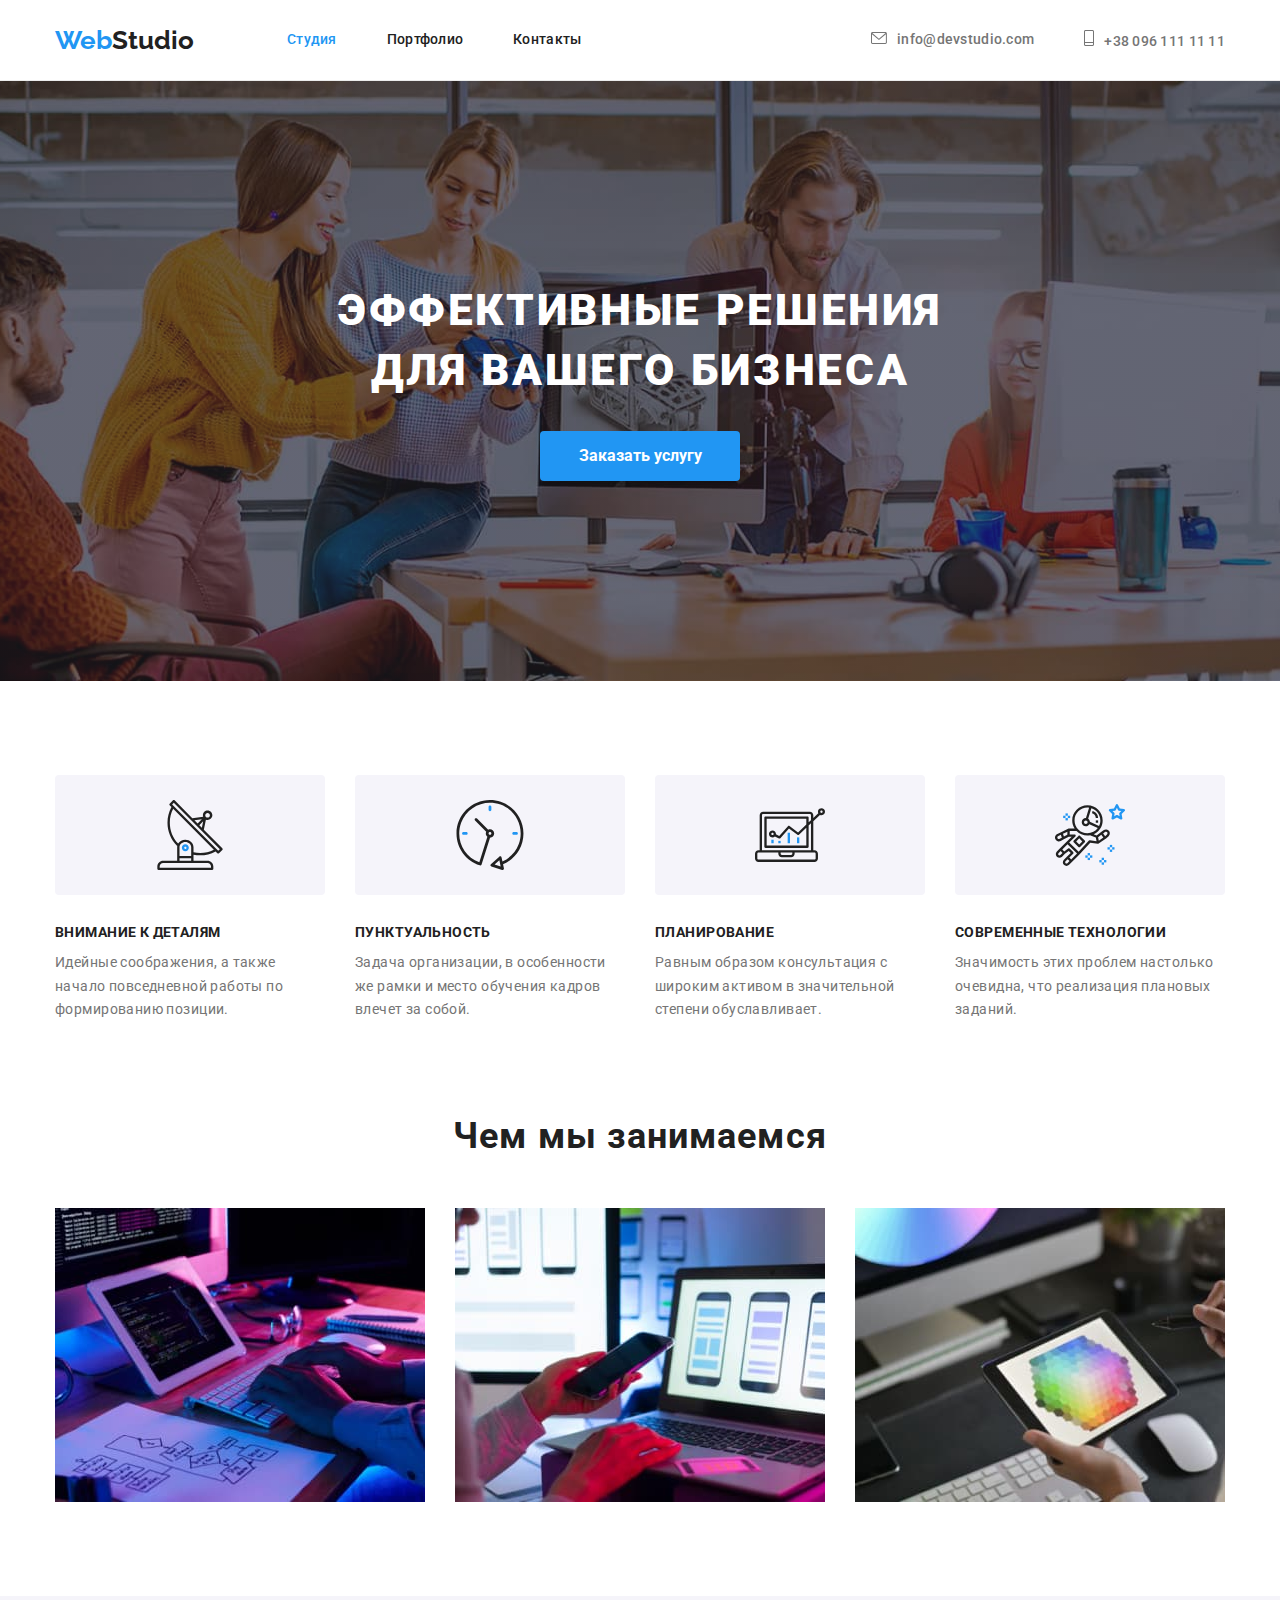
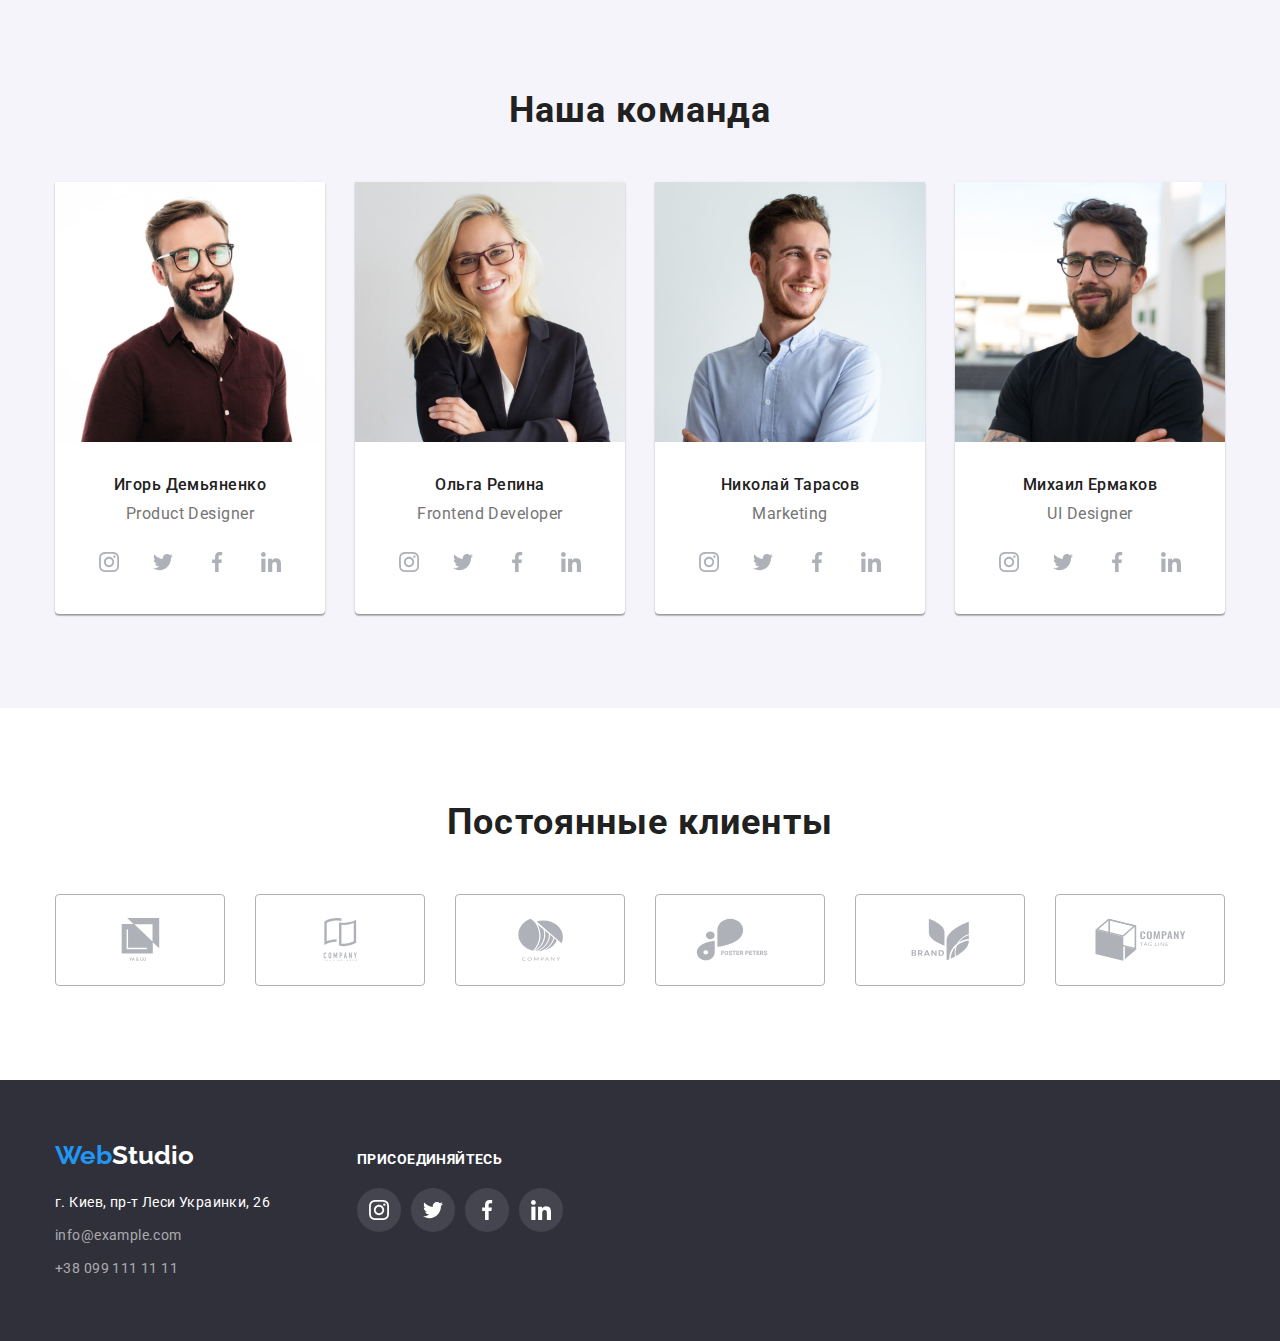
==== index.html @ 7d22c48a "homework5" ====
<!DOCTYPE html>
<html lang="en">
  <head>
    <meta charset="UTF-8" />
    <meta http-equiv="X-UA-Compatible" content="IE=edge" />
    <meta name="viewport" content="width=device-width, initial-scale=1.0" />
    <title>Web Studio</title>
    <link
      rel="stylesheet"
      href="https://cdnjs.cloudflare.com/ajax/libs/modern-normalize/1.0.0/modern-normalize.min.css"
    />
    <link rel="preconnect" href="https://fonts.gstatic.com" />
    <link
      href="https://fonts.googleapis.com/css2?family=Raleway:wght@700&family=Roboto:wght@400;500;700;900&display=swap"
      rel="stylesheet"
    />

    <link rel="stylesheet" href="./css/style.css" />
  </head>
  <body>
    <!-- Шапка -->
    <header class="header-section">
      <div class="container nav">
        <a href="#" class="logo"><span class="logo-web">Web</span>Studio</a>
        <nav>
          <ul class="nav-list">
            <li class="nav-list-item"><a href="" class="active">Студия</a></li>
            <li class="nav-list-item">
              <a href="./portfolio.html">Портфолио</a>
            </li>
            <li class="nav-list-item"><a href="">Контакты</a></li>
          </ul>
        </nav>
        <ul class="contacts-list">
          <li class="mail-item">
            <a href="mailto:info@devstudio.com"><svg class="mail" width="16" height="12"><use href="./images/icons/sprite.svg#icon-mail"></use></svg>info@devstudio.com</a></li>
          <li><a href="tel:+380961111111"><svg class="phone" width="10" height="16"><use href="./images/icons/sprite.svg#icon-phone"></use></svg>+38 096 111 11 11</a></li>
        </ul>
      </div>
    </header>
    <main>
      <!-- Герой -->
      <section class="hero">
        <div class="container">
          <h1 class="hero-title">ЭФФЕКТИВНЫЕ РЕШЕНИЯ ДЛЯ ВАШЕГО БИЗНЕСА</h1>
          <button type="button" class="button-order-service">
            Заказать услугу
          </button>
        </div>
      </section>
      <!-- Наши особенности -->
      <section class="features-section">
        <div class="container">
          <ul class="features-list">
            <li class="features-item">
              <div class="icons-container"><svg width="70" height="70"><use href="./images/icons/sprite.svg#icon-antenna"></use></svg></div>
              <h3 class="features-title">ВНИМАНИЕ К ДЕТАЛЯМ</h3>
              <p>
                Идейные соображения, а также начало повседневной работы по
                формированию позиции.
              </p>
            </li>
            <li class="features-item">
              <div class="icons-container"><svg width="70" height="70"><use href="./images/icons/sprite.svg#icon-clock"></use></svg></div>
              <h3 class="features-title">ПУНКТУАЛЬНОСТЬ</h3>
              <p>
                Задача организации, в особенности же рамки и место обучения
                кадров влечет за собой.
              </p>
            </li>
            <li class="features-item">
              <div class="icons-container"><svg width="70" height="70"><use href="./images/icons/sprite.svg#icon-diagram"></use></svg></div>
              <h3 class="features-title">ПЛАНИРОВАНИЕ</h3>
              <p>
                Равным образом консультация с широким активом в значительной
                степени обуславливает.
              </p>
            </li>
            <li class="features-item">
              <div class="icons-container"><svg width="70" height="70"><use href="./images/icons/sprite.svg#icon-astronaut"></use></svg></div>
              <h3 class="features-title">СОВРЕМЕННЫЕ ТЕХНОЛОГИИ</h3>
              <p>
                Значимость этих проблем настолько очевидна, что реализация
                плановых заданий.
              </p>
            </li>
          </ul>
        </div>
      </section>
      <!-- Чем мы занимаемся -->
      <section class="what-we-do">
        <div class="container">
          <h2 class="what-we-do-title">Чем мы занимаемся</h2>
          <ul class="photo-list">
            <li>
              <img
                class="photo-item"
                src="./images/img.jpg"
                alt="процесс работы 1"
                width="370"
              />
            </li>
            <li>
              <img
                class="photo-item"
                src="./images/img2.jpg"
                alt="процесс работы 2"
                width="370"
              />
            </li>
            <li>
              <img
                class="photo-item"
                src="./images/img3.jpg"
                alt="процесс работы 3"
                width="370"
              />
            </li>
          </ul>
        </div>
      </section>
      <!-- Наша команда -->
      <section class="our-team-section">
        <div class="container">
          <h2 class="our-team-title">Наша команда</h2>
          <ul class="our-team">
            <li class="our-team-list">
              <img
                src="./images/img4.jpg"
                alt="Игорь Демьяненко фото"
                width="270"
                height="260"
              />
              <div class="worker-details">
                <h3 class="worker-name">Игорь Демьяненко</h3>
                <p class="proffesion">Product Designer</p>
                <ul class="icons-list">
                 <li class="icons-items"><a href="#"><svg width="20" height="20"><use href="./images/icons/sprite.svg#icon-instagram"></use></svg></a></li>
                 <li class="icons-items"><a href="#"><svg width="20" height="20"><use href="./images/icons/sprite.svg#icon-twitter"></use></svg></a></li>
                 <li class="icons-items"><a href="#"><svg width="20" height="20"><use href="./images/icons/sprite.svg#icon-facebook"></use></svg></a></li>
                 <li class="icons-items"><a href="#"><svg width="20" height="20"><use href="./images/icons/sprite.svg#icon-linkedin"></use></svg></a></li>
                </ul>
              </div>
            </li>
            <li class="our-team-list">
              <img
                src="./images/img5.jpg"
                alt="Ольга Репина фото"
                width="270"
                height="260"
              />
              <div class="worker-details">
                <h3 class="worker-name">Ольга Репина</h3>
                <p class="proffesion">Frontend Developer</p>
                <ul class="icons-list">
                  <li class="icons-items"><a href="#"><svg width="20" height="20"><use href="./images/icons/sprite.svg#icon-instagram"></use></svg></a></li>
                  <li class="icons-items"><a href="#"><svg width="20" height="20"><use href="./images/icons/sprite.svg#icon-twitter"></use></svg></a></li>
                  <li class="icons-items"><a href="#"><svg width="20" height="20"><use href="./images/icons/sprite.svg#icon-facebook"></use></svg></a></li>
                  <li class="icons-items"><a href="#"><svg width="20" height="20"><use href="./images/icons/sprite.svg#icon-linkedin"></use></svg></a></li>
                </ul>
              </div>
            </li>
            <li class="our-team-list">
              <img
                src="./images/img6.jpg"
                alt="Николай Тарасов фото"
                width="270"
                height="260"
              />
              <div class="worker-details">
                <h3 class="worker-name">Николай Тарасов</h3>
                <p class="proffesion">Marketing</p>
                <ul class="icons-list">
                  <li class="icons-items"><a href="#"><svg width="20" height="20"><use href="./images/icons/sprite.svg#icon-instagram"></use></svg></a></li>
                  <li class="icons-items"><a href="#"><svg width="20" height="20"><use href="./images/icons/sprite.svg#icon-twitter"></use></svg></a></li>
                  <li class="icons-items"><a href="#"><svg width="20" height="20"><use href="./images/icons/sprite.svg#icon-facebook"></use></svg></a></li>
                  <li class="icons-items"><a href="#"><svg width="20" height="20"><use href="./images/icons/sprite.svg#icon-linkedin"></use></svg></a></li>
                </ul>
              </div>
            </li>
            <li class="our-team-list">
              <img
                src="./images/img7.jpg"
                alt="Михаил Ермаков фото"
                width="270"
                height="260"
              />
              <div class="worker-details">
                <h3 class="worker-name">Михаил Ермаков</h3>
                <p class="proffesion">UI Designer</p>
                <ul class="icons-list">
                  <li class="icons-items"><a href="#"><svg width="20" height="20"><use href="./images/icons/sprite.svg#icon-instagram"></use></svg></a></li>
                  <li class="icons-items"><a href="#"><svg width="20" height="20"><use href="./images/icons/sprite.svg#icon-twitter"></use></svg></a></li>
                  <li class="icons-items"><a href="#"><svg width="20" height="20"><use href="./images/icons/sprite.svg#icon-facebook"></use></svg></a></li>
                  <li class="icons-items"><a href="#"><svg width="20" height="20"><use href="./images/icons/sprite.svg#icon-linkedin"></use></svg></a></li>
                </ul>
              </div>
            </li>
          </ul>
        </div>
      </section>
      <section class="clients-section">
        <div class="container">
          <h2 class="clients-title">Постоянные клиенты</h2>
          <ul class="clients-list">
            <li class="clients-item">
              <a class="clients-link" href="#"><svg width="93" height="43"><use class="clients-icon" href="./images/icons/sprite.svg#icon-group"></use></svg></a>
            </li>
            <li class="clients-item">
              <a class="clients-link" href="#"><svg width="93" height="43"><use class="clients-icon" href="./images/icons/sprite.svg#icon-company"></use></svg></a>
            </li>
            <li class="clients-item">
              <a class="clients-link" href="#"><svg width="93" height="43"><use class="clients-icon" href="./images/icons/sprite.svg#icon-company2"></use></svg></a>
            </li>
            <li class="clients-item">
              <a class="clients-link" href="#"><svg width="93" height="43"><use class="clients-icon" href="./images/icons/sprite.svg#icon-foster-peters"></use></svg></a>
            </li>
            <li class="clients-item">
              <a class="clients-link" href="#"><svg width="93" height="43"><use class="clients-icon" href="./images/icons/sprite.svg#icon-brand"></use></svg></a>
            </li>
            <li class="clients-item">
              <a class="clients-link" href="#"><svg width="93" height="43"><use class="clients-icon" href="./images/icons/sprite.svg#icon-company3"></use></svg></a>
            </li>
          </ul>
        </div>
      </section>
    </main>
    <!-- Подвал -->
    <footer class="footer-section">
      <div class="container">
        <div>
        <a href="#" class="logo"><span class="logo-web">Web</span>Studio</a>
        <address class="address-section">
          <p class="address">г. Киев, пр-т Леси Украинки, 26</p>
          <ul class="contacts">
            <li><a href="mailto:info@example.com">info@example.com</a></li>
            <li><a href="tel:+380991111111">+38 099 111 11 11</a></li>
          </ul>
        </address>
      </div>
        <div class="connect-container">
          <p class="connect-title">ПРИСОЕДИНЯЙТЕСЬ</p> 
          <ul class="connect-list">
            <li class="connect-icons"><a href="#"><svg width="20" height="20"><use href="./images/icons/sprite.svg#icon-instagram"></use></svg></a></li>
            <li class="connect-icons"><a href="#"><svg width="20" height="20"><use href="./images/icons/sprite.svg#icon-twitter"></use></svg></a></li>
            <li class="connect-icons"><a href="#"><svg width="20" height="20"><use href="./images/icons/sprite.svg#icon-facebook"></use></svg></a></li>
            <li class="connect-icons"><a href="#"><svg width="20" height="20"><use href="./images/icons/sprite.svg#icon-linkedin"></use></svg></a></li>
          </ul>
        </div>
      </div>
    </footer>
  </body>
</html>
---- css/style.css ----
:root {
  --main-text-color: #212121;
  --second-text-color: #757575;
  --white-color: #ffffff;
  --highlight-color: #2196f3;
  --main-font: Roboto, sans-serif;
  --accent-font: Raleway, sans-serif;
}
html {
  box-sizing: border-box;
}
*,
*::before,
*::after {
  box-sizing: inherit;
}
body {
  font-family: var(--main-font);
  color: var(--main-text-color);
}
h1,
h2,
h3,
h4,
h5,
h6 {
  margin: 0px;
}
p {
  margin: 0px;
}
ul {
  list-style: none;
  margin: 0px;
  padding-left: 0px;
}
a {
  display: inline-block;
  color: inherit;
  text-decoration: none;
}
button {
  display: inline-block;
  border: 0px;
}
.container {
  width: 1200px;
  margin: 0 auto;
  padding: 0 15px;
}
/* LOGO */
.logo {
  margin-right: 93px;
  font-family: var(--accent-font);
  font-weight: bold;
  font-size: 26px;
  line-height: 1.19;
}
.logo-web {
  color: #2196f3;
}
.footer-section .logo {
  color: var(--white-color);
}
/* Шапка */
.header-section {
  border-bottom: 1px solid #ececec;
  background-color: var(--white-color);
}
.active {
  color: var(--highlight-color);
}
.nav {
  display: flex;
  align-items: center;
}
.nav-list {
  display: flex;
  align-items: center;
  font-weight: 500;
  font-size: 14px;
  line-height: 1.14;
  letter-spacing: 0.02em;
}
.nav-list-item a {
  display: block;
  padding-top: 32px;
  padding-bottom: 32px;
}
.nav-list li:not(:last-child) {
  margin-right: 50px;
}
.contacts-list {
  display: flex;
  align-items: center;
  margin-left: auto;
  font-style: normal;
  font-weight: 500;
  font-size: 14px;
  line-height: 1.14;
  letter-spacing: 0.02em;
  color: var(--second-text-color);
}
.mail {
  margin-right: 10px;
  fill: currentColor;
}
.phone {
  margin-right: 10px;
  fill: currentColor;
}
.mail-item {
  margin-right: 50px;
}
.nav-list a:hover,
.nav-list a:focus,
.contacts-list a:hover,
.contacts-list a:focus {
  color: var(--highlight-color);
}
/* Герой */
.hero {
  margin-left: auto;
  margin-right: auto;
  padding-top: 200px;
  padding-bottom: 200px;
  max-width: 1600px;
  text-align: center;
  background-color: rgba(47, 48, 58, 0.4);
  background-image: linear-gradient(rgba(47, 48, 58, 0.4), rgba(47, 48, 58, 0.4)),
    url("../images/background.jpg");
  background-repeat: no-repeat;
  background-position: center;
  background-size: cover;
}
.hero-title {
  margin-left: auto;
  margin-right: auto;
  text-align: center;
  max-width: 696px;
  margin-bottom: 30px;
  letter-spacing: 0.06em;
  font-weight: 900;
  font-size: 44px;
  line-height: 1.36;
  color: #ffffff;
}
/* Кнопка модального окна */
.button-order-service {
  color: #ffffff;
  background-color: #2196f3;
  box-shadow: 0px 4px 4px rgba(0, 0, 0, 0.15);
  padding: 10px 32px;
  width: 200px;
  height: 50px;
  font-family: var(--main-font);
  cursor: pointer;
  font-style: normal;
  font-weight: bold;
  font-size: 16px;
  line-height: 1.87;
  border-radius: 4px;
}
.button-order-service:hover,
.button-order-service:focus {
  background: #188ce8;
  box-shadow: 0px 4px 4px rgba(0, 0, 0, 0.15);
  border-radius: 4px;
}
/* Наши особенности */
.features-section {
  padding-top: 94px;
  padding-bottom: 94px;
}
.features-list {
  display: flex;
  align-items: center;
}
.features-list li:not(:last-child) {
  margin-right: 30px;
}
.features-title {
  margin-bottom: 10px;
  font-weight: bold;
  font-size: 14px;
  line-height: 1.14;
  letter-spacing: 0.03em;
  color: var(--main-text-color);
}
.features-item {
  width: 270px;
  font-size: 14px;
  line-height: 1.71;
  letter-spacing: 0.03em;
  color: var(--second-text-color);
}
/* Иконки */
.icons-container {
  background: #f5f4fa;
  border-radius: 4px;
  width: 270px;
  height: 120px;
  display: flex;
  justify-content: center;
  align-items: center;
  margin-bottom: 30px;
}
/* Чем мы занимаемся */
.what-we-do {
  padding-bottom: 94px;
}
.what-we-do-title {
  margin-bottom: 50px;
  text-align: center;
  font-weight: bold;
  font-size: 36px;
  line-height: 1.16;
  letter-spacing: 0.03em;
  color: var(--main-text-color);
}
.photo-list {
  display: flex;
  align-items: center;
}
.photo-list li:not(:last-child) {
  margin-right: 30px;
}
.photo-item {
  max-width: 100%;
  height: auto;
  display: block;
}
/* Наша команда */
.our-team-section {
  padding-top: 94px;
  padding-bottom: 94px;
  background-color: #f5f4fa;
}
.our-team-list {
  background: #ffffff;
  box-shadow: 0px 1px 3px rgba(0, 0, 0, 0.12), 0px 1px 1px rgba(0, 0, 0, 0.14),
    0px 2px 1px rgba(0, 0, 0, 0.2);
  border-radius: 0px 0px 4px 4px;
}
.our-team {
  display: flex;
}
.our-team li:not(:last-child) {
  margin-right: 30px;
}
.our-team-title {
  margin-bottom: 50px;
  font-weight: bold;
  font-size: 36px;
  line-height: 1.16;
  text-align: center;
  letter-spacing: 0.03em;
  color: var(--main-text-color);
}
.worker-details {
  padding-top: 30px;
  padding-bottom: 30px;
  padding-left: 32px;
  padding-right: 32px;
}
.worker-name {
  margin-bottom: 10px;
  text-align: center;
  font-weight: 500;
  font-size: 16px;
  line-height: 1.18;
  letter-spacing: 0.03em;
  color: var(--main-text-color);
}
.proffesion {
  margin-bottom: 16px;
  text-align: center;
  font-size: 16px;
  line-height: 1.18;
  letter-spacing: 0.03em;
  color: var(--second-text-color);
}
/* Соц сети */
.icons-list {
  display: flex;
}
.icons-items a {
  width: 44px;
  height: 44px;
  display: flex;
  justify-content: center;
  align-items: center;
  fill: #afb1b8;
  border-radius: 50%;
}
.icons-items a:hover,
.icons-items a:focus {
  background-color: var(--highlight-color);
  fill: var(--white-color);
}
.icons-list li:not(:last-child) {
  margin-right: 10px;
}
/* Постоянные клиенты */
.clients-section {
  padding-top: 94px;
  padding-bottom: 94px;
}
.clients-title {
  text-align: center;
  margin-top: 0px;
  margin-bottom: 50px;
  font-weight: bold;
  font-size: 36px;
  line-height: 1.16;
  letter-spacing: 0.03em;
  color: var(--main-text-color);
}
.clients-list {
  display: flex;
  margin-top: 0px;
  padding-left: 0px;
  margin-bottom: 0px;
}
.clients-link {
  display: flex;
  justify-content: center;
  align-items: center;
  margin-top: 0px;
  margin-bottom: 0px;
  width: 170px;
  height: 92px;
  border: 1px solid #afb1b8;
  border-radius: 4px;
}
.clients-link:hover {
  border-color: var(--highlight-color);
}
.clients-link:hover .clients-icon,
.clients-link:focus .clients-icon {
  fill: var(--highlight-color);
}
.clients-icon {
  fill: #afb1b8;
}
.clients-item:not(:last-child) {
  margin-right: 30px;
}
/* Портфолио */
.hero-portfolio {
  display: none;
}
.portfolio {
  padding-top: 94px;
  padding-bottom: 94px;
}
.buttons-list {
  margin-bottom: 50px;
  display: flex;
  justify-content: center;
  align-items: center;
}
.buttons-list li:not(:last-child) {
  margin-right: 8px;
}
.nav-buttons:hover,
.nav-buttons:focus {
  color: var(--white-color);
  background-color: var(--highlight-color);
  box-shadow: 0px 3px 1px rgba(0, 0, 0, 0.1), 0px 1px 2px rgba(0, 0, 0, 0.08),
    0px 2px 2px rgba(0, 0, 0, 0.12);
}
.nav-buttons {
  padding: 6px 22px;
  border-radius: 4px;
  cursor: pointer;
  font-family: var(--main-font);
  font-weight: 500;
  font-size: 16px;
  line-height: 1.62;
  text-align: center;
  letter-spacing: 0.03em;
  background-color: #f5f4fa;
  color: var(--main-text-color);
}
.portfolio-photo {
  margin-right: -30px;
  display: flex;
  flex-wrap: wrap;
}
.cards-container {
  padding: 20px 24px;
  border-left: 1px solid #eeeeee;
  border-right: 1px solid #eeeeee;
  border-bottom: 1px solid #eeeeee;
}
.portfolio-photo .cards {
  flex-basis: calc(100% / 3 - 30px);
  margin-right: 30px;
  background-color: var(--white-color);
}
.cards:nth-child(-n + 6) {
  margin-bottom: 30px;
}
.cards a:hover,
.cards a:focus {
  box-shadow: 0px 1px 1px rgba(0, 0, 0, 0.12), 0px 4px 4px rgba(0, 0, 0, 0.06),
    1px 4px 6px rgba(0, 0, 0, 0.16);
}
.item-title {
  font-weight: bold;
  font-size: 18px;
  line-height: 2;
  letter-spacing: 0.06em;
  color: var(--main-text-color);
}
.item-text {
  margin-top: 4px;
  font-size: 16px;
  line-height: 1.87;
  letter-spacing: 0.03em;
  color: var(--second-text-color);
}
/* Подвал */
.footer-section .container {
  display: flex;
  align-items: baseline;
}
.footer-section {
  padding-top: 60px;
  padding-bottom: 60px;
  background-color: #2f303a;
}
.footer-section .contacts {
  margin-top: 9px;
}
.footer-section .contacts li:not(:first-child) {
  margin-top: 9px;
}
.address-section {
  margin-top: 20px;
}
.address {
  font-style: normal;
  font-weight: normal;
  font-size: 14px;
  line-height: 1.71;
  letter-spacing: 0.03em;
  color: var(--white-color);
}
.contacts {
  font-style: normal;
  font-weight: normal;
  font-size: 14px;
  line-height: 1.71;
  letter-spacing: 0.03em;
  color: rgba(255, 255, 255, 0.6);
}
/* Присоединяйтесь */
.connect-container {
  margin-left: 70px;
}
.connect-title {
  margin-top: 0px;
  margin-bottom: 20px;
  font-weight: bold;
  font-size: 14px;
  line-height: 1.14;
  letter-spacing: 0.03em;
  color: var(--white-color);
}
.connect-list {
  display: flex;
}
.connect-list li:not(:last-child) {
  margin-right: 10px;
}
.connect-icons a {
  width: 44px;
  height: 44px;
  display: flex;
  justify-content: center;
  align-items: center;
  fill: var(--white-color);
  background-color: rgba(255, 255, 255, 0.1);
  border-radius: 50%;
}
.connect-icons a:hover,
.connect-icons a:focus {
  background-color: var(--highlight-color);
  fill: var(--white-color);
}
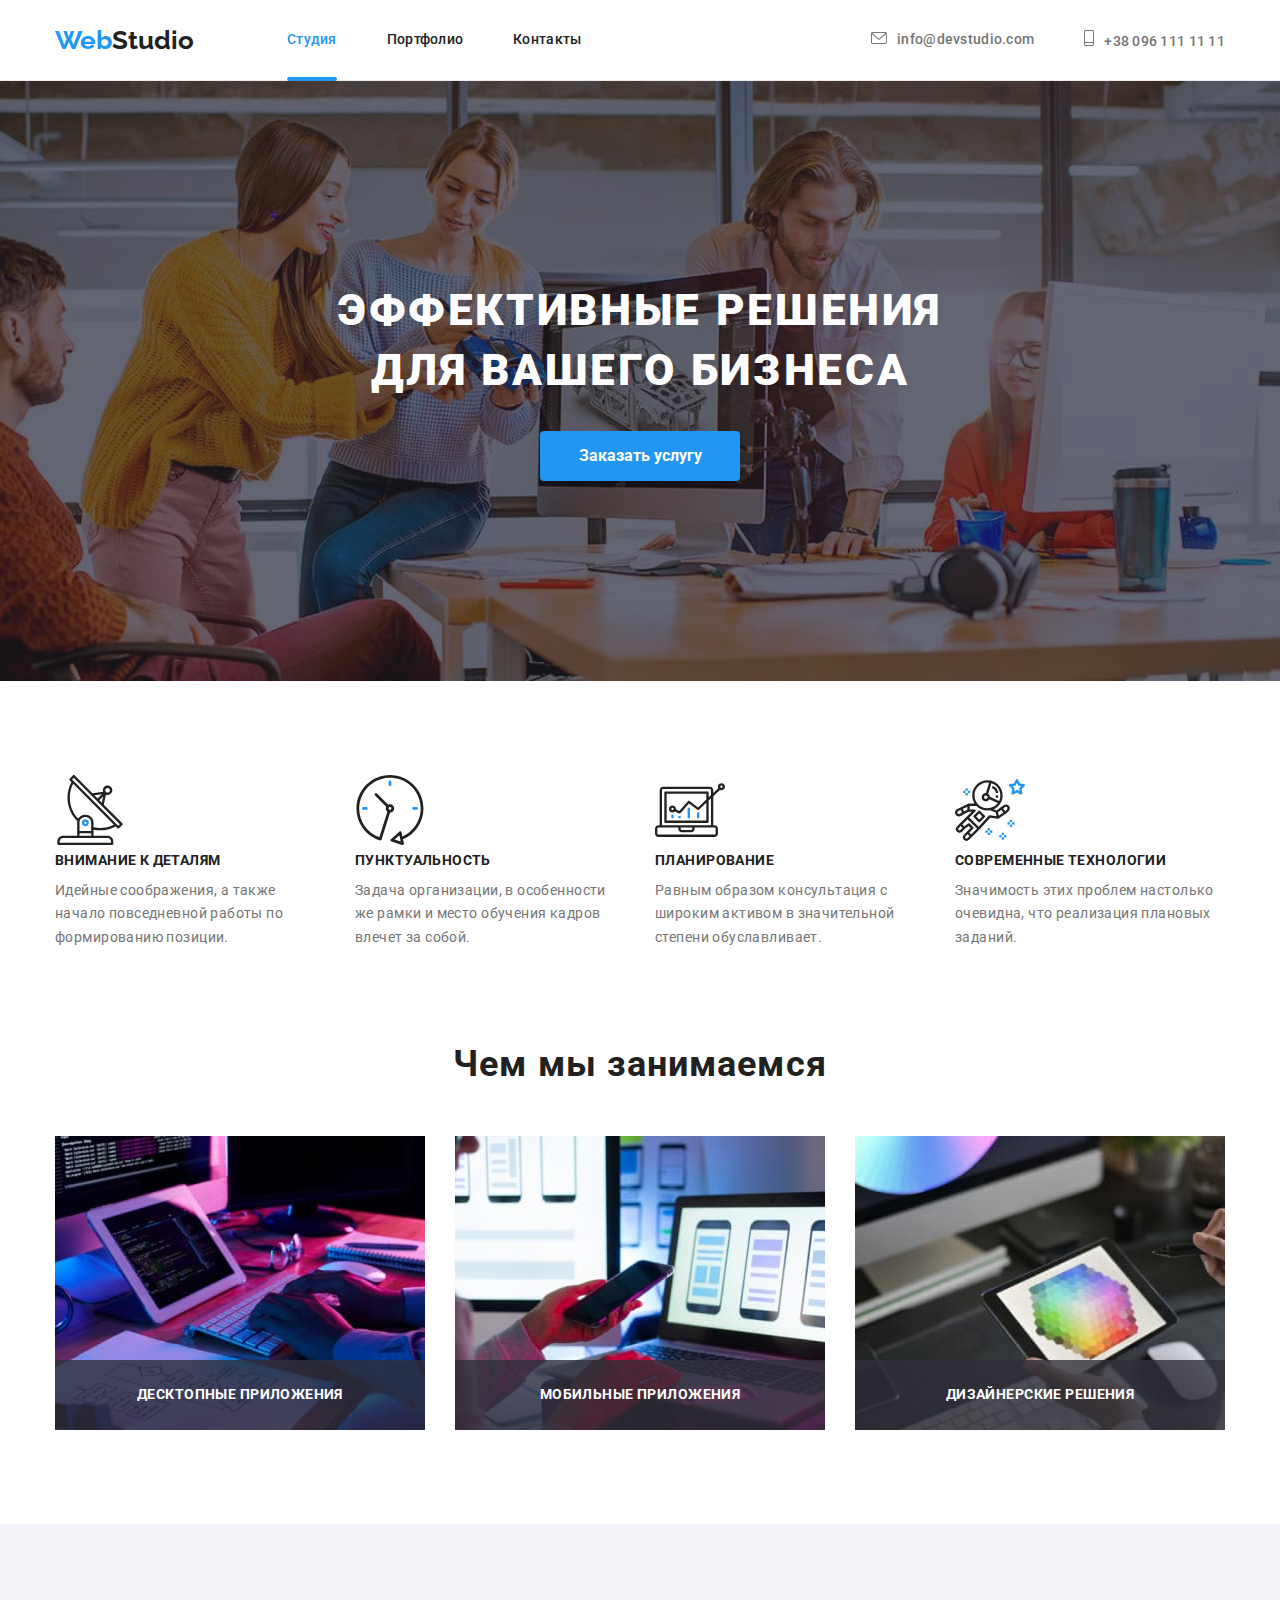
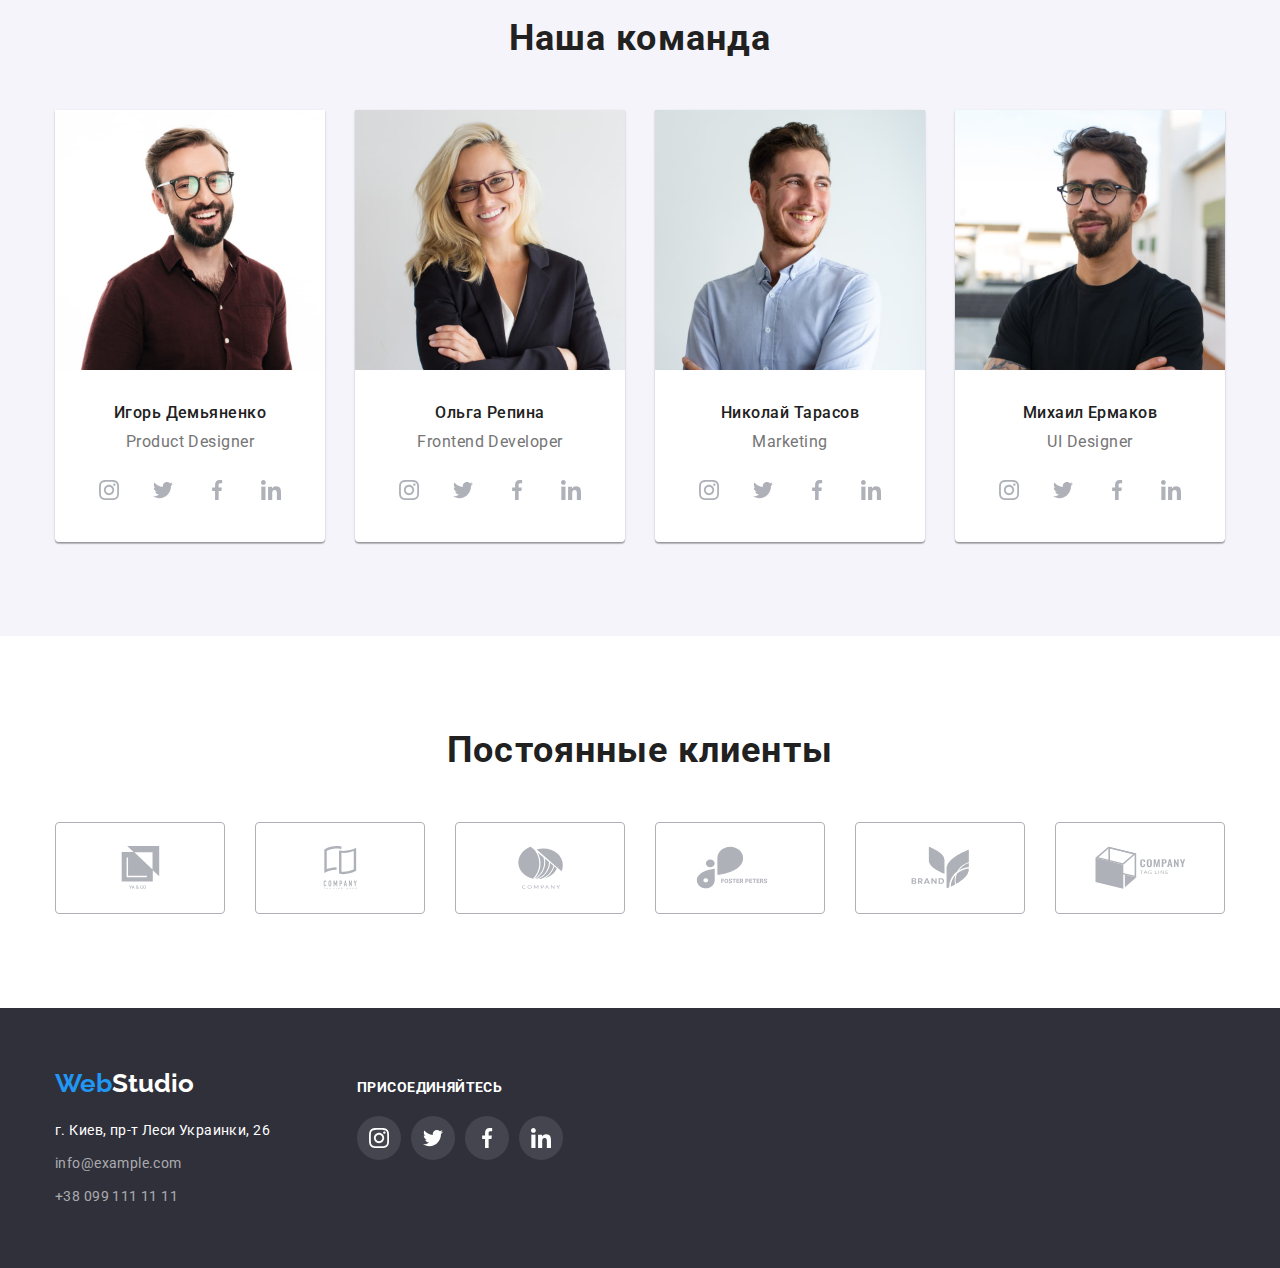
==== commit 1c71802f: "homework5" ====
--- a/index.html
+++ b/index.html
@@ -34,7 +34,7 @@
         <ul class="contacts-list">
           <li class="mail-item">
             <a href="mailto:info@devstudio.com"><svg class="mail" width="16" height="12"><use href="./images/icons/sprite.svg#icon-mail"></use></svg>info@devstudio.com</a></li>
-          <li><a href="tel:+380961111111"><svg class="phone" width="10" height="16"><use href="./images/icons/sprite.svg#icon-phone"></use></svg>+38 096 111 11 11</a></li>
+          <li class="phone-item"><a href="tel:+380961111111"><svg class="phone" width="10" height="16"><use href="./images/icons/sprite.svg#icon-phone"></use></svg>+38 096 111 11 11</a></li>
         </ul>
       </div>
     </header>
@@ -53,7 +53,7 @@
         <div class="container">
           <ul class="features-list">
             <li class="features-item">
-              <div class="icons-container"><svg width="70" height="70"><use href="./images/icons/sprite.svg#icon-antenna"></use></svg></div>
+              <div class=ЙНЕРСКИЕ РЕШЕНИЯ"><svg width="70" height="70"><use href="./images/icons/sprite.svg#icon-antenna"></use></svg></div>
               <h3 class="features-title">ВНИМАНИЕ К ДЕТАЛЯМ</h3>
               <p>
                 Идейные соображения, а также начало повседневной работы по
@@ -61,7 +61,7 @@
               </p>
             </li>
             <li class="features-item">
-              <div class="icons-container"><svg width="70" height="70"><use href="./images/icons/sprite.svg#icon-clock"></use></svg></div>
+              <div class=ЙНЕРСКИЕ РЕШЕНИЯ"><svg width="70" height="70"><use href="./images/icons/sprite.svg#icon-clock"></use></svg></div>
               <h3 class="features-title">ПУНКТУАЛЬНОСТЬ</h3>
               <p>
                 Задача организации, в особенности же рамки и место обучения
@@ -69,7 +69,7 @@
               </p>
             </li>
             <li class="features-item">
-              <div class="icons-container"><svg width="70" height="70"><use href="./images/icons/sprite.svg#icon-diagram"></use></svg></div>
+              <div class=ЙНЕРСКИЕ РЕШЕНИЯ"><svg width="70" height="70"><use href="./images/icons/sprite.svg#icon-diagram"></use></svg></div>
               <h3 class="features-title">ПЛАНИРОВАНИЕ</h3>
               <p>
                 Равным образом консультация с широким активом в значительной
@@ -77,7 +77,7 @@
               </p>
             </li>
             <li class="features-item">
-              <div class="icons-container"><svg width="70" height="70"><use href="./images/icons/sprite.svg#icon-astronaut"></use></svg></div>
+              <div class=ЙНЕРСКИЕ РЕШЕНИЯ"><svg width="70" height="70"><use href="./images/icons/sprite.svg#icon-astronaut"></use></svg></div>
               <h3 class="features-title">СОВРЕМЕННЫЕ ТЕХНОЛОГИИ</h3>
               <p>
                 Значимость этих проблем настолько очевидна, что реализация
@@ -92,29 +92,38 @@
         <div class="container">
           <h2 class="what-we-do-title">Чем мы занимаемся</h2>
           <ul class="photo-list">
-            <li>
+            <li class="product-actions-item">
               <img
                 class="photo-item"
                 src="./images/img.jpg"
                 alt="процесс работы 1"
                 width="370"
               />
-            </li>
-            <li>
+              <div class="product-actions">
+                <p class="product-actions-text">ДЕСКТОПНЫЕ ПРИЛОЖЕНИЯ</p>
+              </div>
+            </li>
+            <li class="product-actions-item">
               <img
                 class="photo-item"
                 src="./images/img2.jpg"
                 alt="процесс работы 2"
                 width="370"
               />
-            </li>
-            <li>
+              <div class="product-actions">
+                <p class="product-actions-text">МОБИЛЬНЫЕ ПРИЛОЖЕНИЯ</p>
+              </div>
+            </li>
+            <li class="product-actions-item">
               <img
                 class="photo-item"
                 src="./images/img3.jpg"
                 alt="процесс работы 3"
                 width="370"
               />
+              <div class="product-actions">
+                <p class="product-actions-text">ДИЗАЙНЕРСКИЕ РЕШЕНИЯ</p>
+              </div>
             </li>
           </ul>
         </div>
--- a/css/style.css
+++ b/css/style.css
@@ -70,6 +70,25 @@
 .active {
   color: var(--highlight-color);
 }
+.nav-list a {
+  transition: color 250ms cubic-bezier(0.4, 0, 0.2, 1);
+}
+.active {
+  color: var(--highlight-color);
+}
+.active::after {
+  display: block;
+  content: "";
+  position: absolute;
+  width: 100%;
+  height: 4px;
+  border-radius: 2px;
+  background-color: var(--highlight-color);
+  bottom: -1px;
+}
+.active {
+  position: relative;
+}
 .nav {
   display: flex;
   align-items: center;
@@ -100,6 +119,12 @@
   line-height: 1.14;
   letter-spacing: 0.02em;
   color: var(--second-text-color);
+}
+.mail-item a {
+  transition: color 250ms cubic-bezier(0.4, 0, 0.2, 1);
+}
+.phone-item a {
+  transition: color 250ms cubic-bezier(0.4, 0, 0.2, 1);
 }
 .mail {
   margin-right: 10px;
@@ -150,6 +175,8 @@
   color: #ffffff;
   background-color: #2196f3;
   box-shadow: 0px 4px 4px rgba(0, 0, 0, 0.15);
+  transition: background-color 250ms cubic-bezier(0.4, 0, 0.2, 1),
+    color 250ms cubic-bezier(0.4, 0, 0.2, 1), box-shadow 250ms cubic-bezier(0.4, 0, 0.2, 1);
   padding: 10px 32px;
   width: 200px;
   height: 50px;
@@ -195,7 +222,7 @@
   color: var(--second-text-color);
 }
 /* Иконки */
-.icons-container {
+.features-icons-container {
   background: #f5f4fa;
   border-radius: 4px;
   width: 270px;
@@ -206,6 +233,27 @@
   margin-bottom: 30px;
 }
 /* Чем мы занимаемся */
+.product-actions {
+  width: 100%;
+  height: 70px;
+  background-color: rgba(47, 48, 58, 0.8);
+  position: absolute;
+  bottom: 0;
+  left: 0;
+  text-align: center;
+  padding-top: 27px;
+  padding-bottom: 27px;
+}
+.product-actions-item {
+  position: relative;
+}
+.product-actions-text {
+  font-weight: bold;
+  font-size: 14px;
+  line-height: 1.14;
+  letter-spacing: 0.03em;
+  color: var(--white-color);
+}
 .what-we-do {
   padding-bottom: 94px;
 }
@@ -292,6 +340,8 @@
   align-items: center;
   fill: #afb1b8;
   border-radius: 50%;
+  transition: background-color 250ms cubic-bezier(0.4, 0, 0.2, 1),
+    fill 250ms cubic-bezier(0.4, 0, 0.2, 1);
 }
 .icons-items a:hover,
 .icons-items a:focus {
@@ -332,6 +382,7 @@
   height: 92px;
   border: 1px solid #afb1b8;
   border-radius: 4px;
+  transition: border-color 250ms cubic-bezier(0.4, 0, 0.2, 1);
 }
 .clients-link:hover {
   border-color: var(--highlight-color);
@@ -342,6 +393,7 @@
 }
 .clients-icon {
   fill: #afb1b8;
+  transition: fill 250ms cubic-bezier(0.4, 0, 0.2, 1);
 }
 .clients-item:not(:last-child) {
   margin-right: 30px;
@@ -382,6 +434,13 @@
   letter-spacing: 0.03em;
   background-color: #f5f4fa;
   color: var(--main-text-color);
+  transition: background-color 250ms cubic-bezier(0.4, 0, 0.2, 1),
+    color 250ms cubic-bezier(0.4, 0, 0.2, 1), box-shadow 250ms cubic-bezier(0.4, 0, 0.2, 1);
+}
+.photo-cards {
+  max-width: 100%;
+  height: auto;
+  display: block;
 }
 .portfolio-photo {
   margin-right: -30px;
@@ -421,6 +480,30 @@
   letter-spacing: 0.03em;
   color: var(--second-text-color);
 }
+.product-thumb {
+  position: relative;
+  overflow: hidden;
+}
+.product-thumb-item {
+  padding: 63px 24px;
+  position: absolute;
+  top: 0;
+  left: 0;
+  width: 100%;
+  height: 100%;
+  background-color: rgba(33, 150, 243, 0.9);
+  transform: translateY(100%);
+  transition: transform 250ms cubic-bezier(0.4, 0, 0.2, 1);
+}
+.product-thumb-text {
+  font-size: 18px;
+  line-height: 1.55;
+  letter-spacing: 0.03em;
+  color: var(--white-color);
+}
+.cards:hover .product-thumb-item {
+  transform: translateY(0);
+}
 /* Подвал */
 .footer-section .container {
   display: flex;
@@ -484,6 +567,7 @@
   fill: var(--white-color);
   background-color: rgba(255, 255, 255, 0.1);
   border-radius: 50%;
+  transition: background-color 250ms cubic-bezier(0.4, 0, 0.2, 1);
 }
 .connect-icons a:hover,
 .connect-icons a:focus {
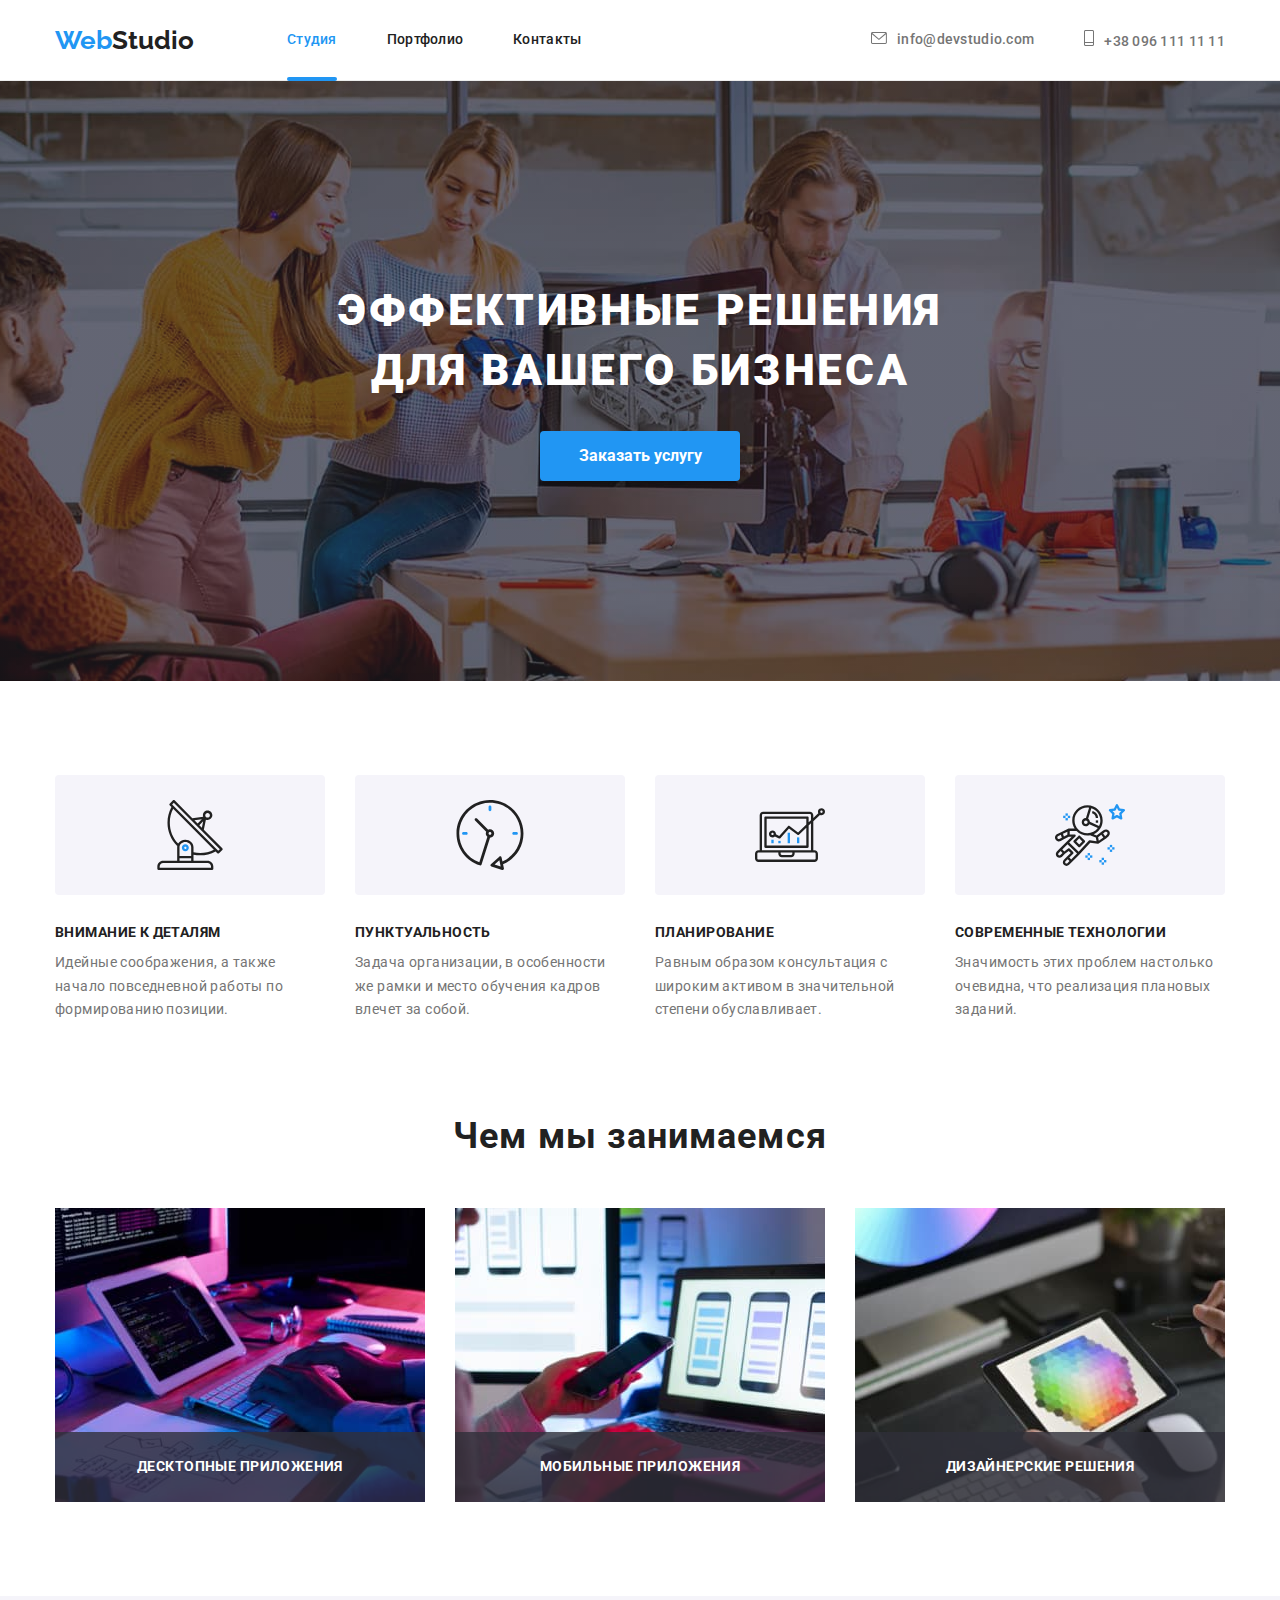
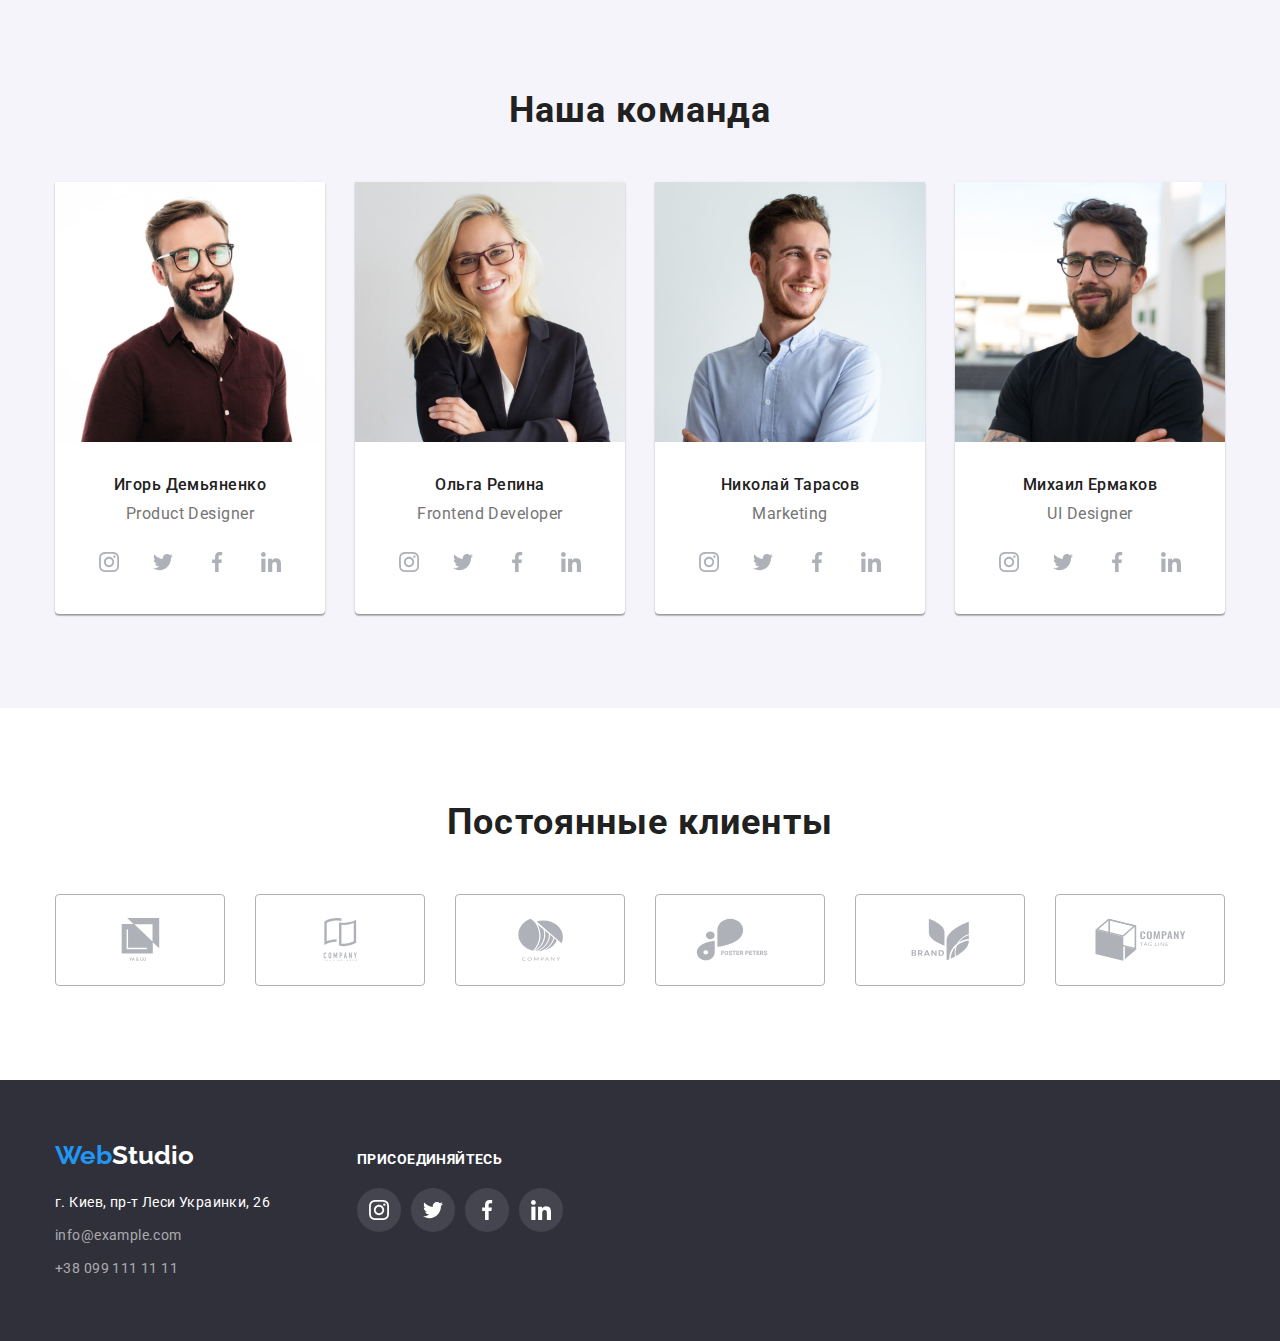
==== commit b75f3698: "homework5" ====
--- a/index.html
+++ b/index.html
@@ -43,7 +43,7 @@
       <section class="hero">
         <div class="container">
           <h1 class="hero-title">ЭФФЕКТИВНЫЕ РЕШЕНИЯ ДЛЯ ВАШЕГО БИЗНЕСА</h1>
-          <button type="button" class="button-order-service">
+          <button data-modal-open type="button" class="button-order-service">
             Заказать услугу
           </button>
         </div>
@@ -53,7 +53,7 @@
         <div class="container">
           <ul class="features-list">
             <li class="features-item">
-              <div class=ЙНЕРСКИЕ РЕШЕНИЯ"><svg width="70" height="70"><use href="./images/icons/sprite.svg#icon-antenna"></use></svg></div>
+              <div class="features-icons-container"><svg width="70" height="70"><use href="./images/icons/sprite.svg#icon-antenna"></use></svg></div>
               <h3 class="features-title">ВНИМАНИЕ К ДЕТАЛЯМ</h3>
               <p>
                 Идейные соображения, а также начало повседневной работы по
@@ -61,7 +61,7 @@
               </p>
             </li>
             <li class="features-item">
-              <div class=ЙНЕРСКИЕ РЕШЕНИЯ"><svg width="70" height="70"><use href="./images/icons/sprite.svg#icon-clock"></use></svg></div>
+              <div class="features-icons-container"><svg width="70" height="70"><use href="./images/icons/sprite.svg#icon-clock"></use></svg></div>
               <h3 class="features-title">ПУНКТУАЛЬНОСТЬ</h3>
               <p>
                 Задача организации, в особенности же рамки и место обучения
@@ -69,7 +69,7 @@
               </p>
             </li>
             <li class="features-item">
-              <div class=ЙНЕРСКИЕ РЕШЕНИЯ"><svg width="70" height="70"><use href="./images/icons/sprite.svg#icon-diagram"></use></svg></div>
+              <div class="features-icons-container"><svg width="70" height="70"><use href="./images/icons/sprite.svg#icon-diagram"></use></svg></div>
               <h3 class="features-title">ПЛАНИРОВАНИЕ</h3>
               <p>
                 Равным образом консультация с широким активом в значительной
@@ -77,7 +77,7 @@
               </p>
             </li>
             <li class="features-item">
-              <div class=ЙНЕРСКИЕ РЕШЕНИЯ"><svg width="70" height="70"><use href="./images/icons/sprite.svg#icon-astronaut"></use></svg></div>
+              <div class="features-icons-container"><svg width="70" height="70"><use href="./images/icons/sprite.svg#icon-astronaut"></use></svg></div>
               <h3 class="features-title">СОВРЕМЕННЫЕ ТЕХНОЛОГИИ</h3>
               <p>
                 Значимость этих проблем настолько очевидна, что реализация
@@ -258,5 +258,11 @@
         </div>
       </div>
     </footer>
+    <div class="backdrop is-hidden" data-modal>
+      <div class="modal">
+        <button data-modal-close type="button"></button>
+      </div>
+    </div>
+    <script src="./js/modal.js"></script>
   </body>
 </html>
--- a/css/style.css
+++ b/css/style.css
@@ -171,6 +171,41 @@
   color: #ffffff;
 }
 /* Кнопка модального окна */
+.modal {
+  position: absolute;
+  top: 50%;
+  left: 50%;
+  transform: translate(-50%, -50%);
+  width: 528px;
+  height: 581px;
+  background-color: var(--white-color);
+  box-shadow: 0px 1px 3px rgba(0, 0, 0, 0.12), 0px 1px 1px rgba(0, 0, 0, 0.14),
+    0px 2px 1px rgba(0, 0, 0, 0.2);
+  border-radius: 4px;
+}
+.backdrop.is-hidden {
+  visibility: hidden;
+  opacity: 0;
+  pointer-events: none;
+}
+[data-modal-close] {
+  position: absolute;
+  right: 8px;
+  top: 8px;
+  background-image: url(../images/icons/close.svg);
+  width: 30px;
+  height: 30px;
+  border-radius: 50%;
+  cursor: pointer;
+}
+.backdrop {
+  position: fixed;
+  background-color: rgba(0, 0, 0, 0.2);
+  top: 0;
+  left: 0;
+  width: 100vw;
+  height: 100vh;
+}
 .button-order-service {
   color: #ffffff;
   background-color: #2196f3;
